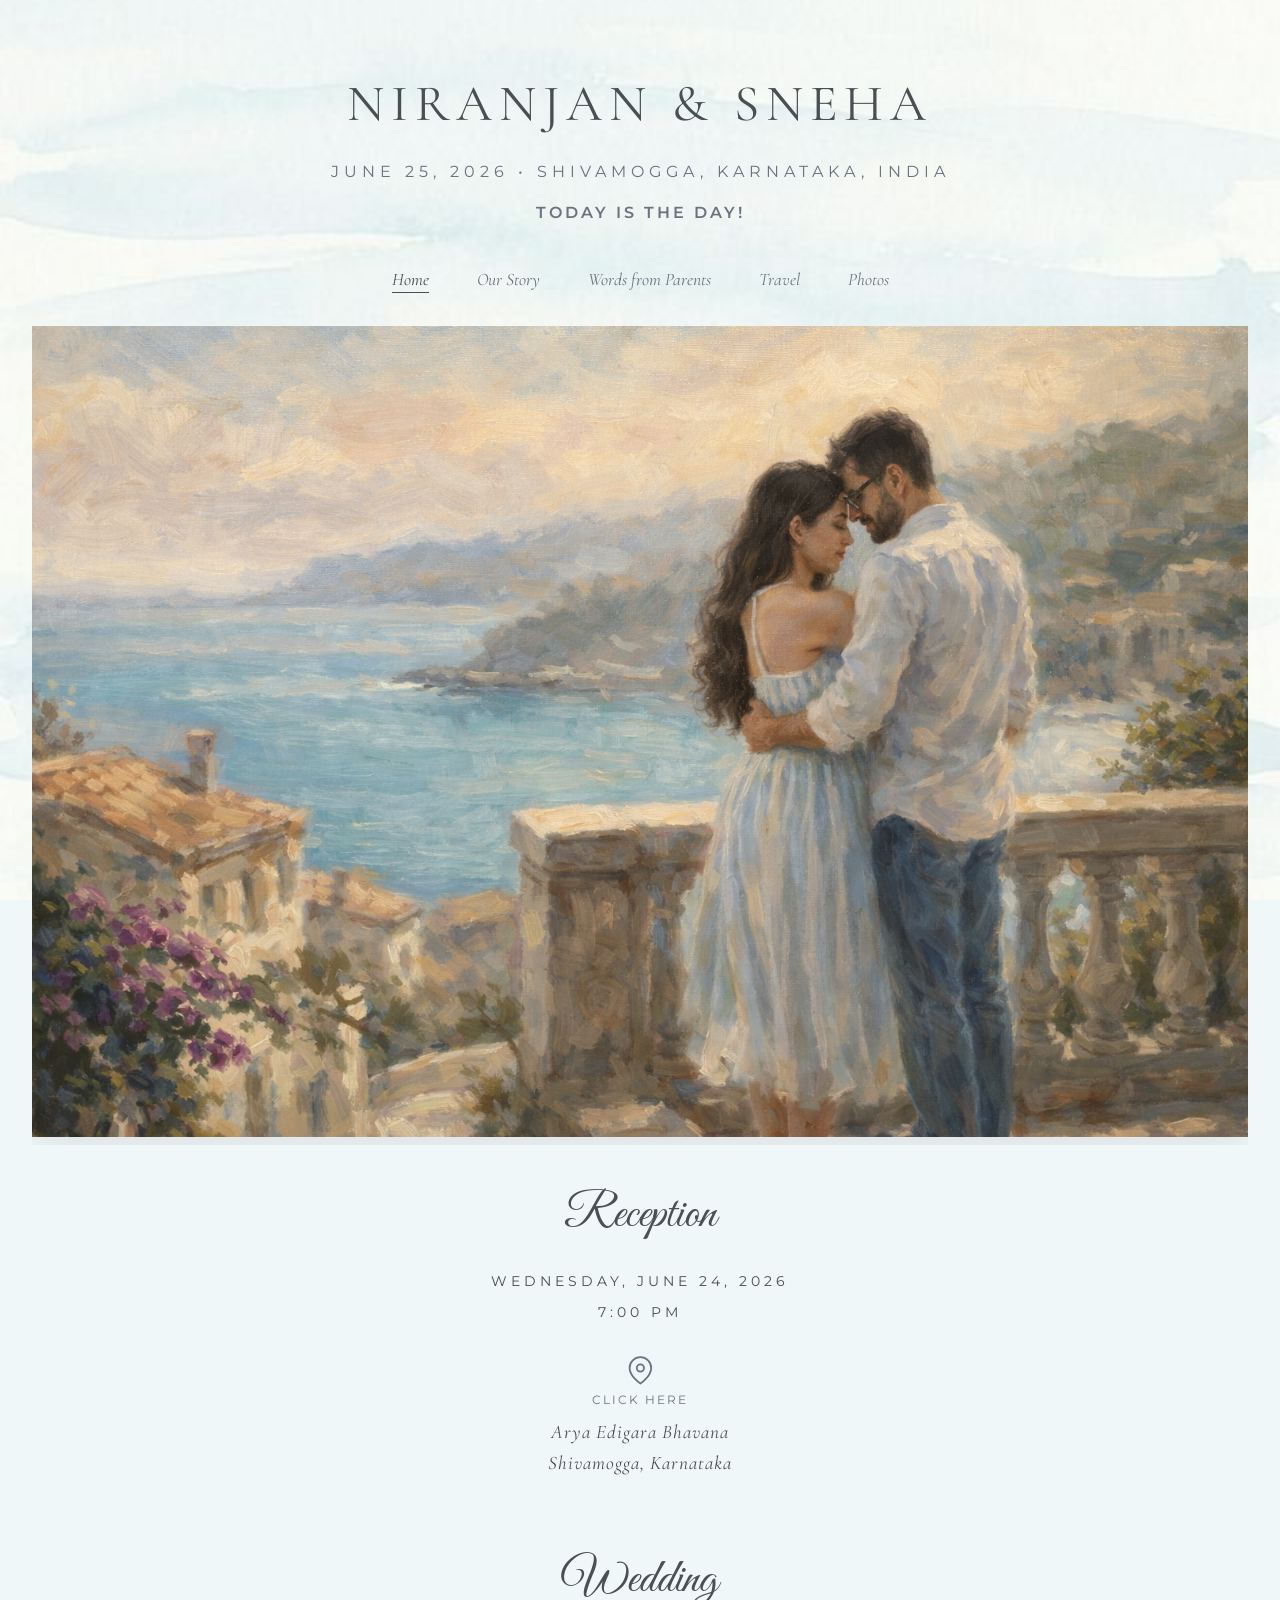
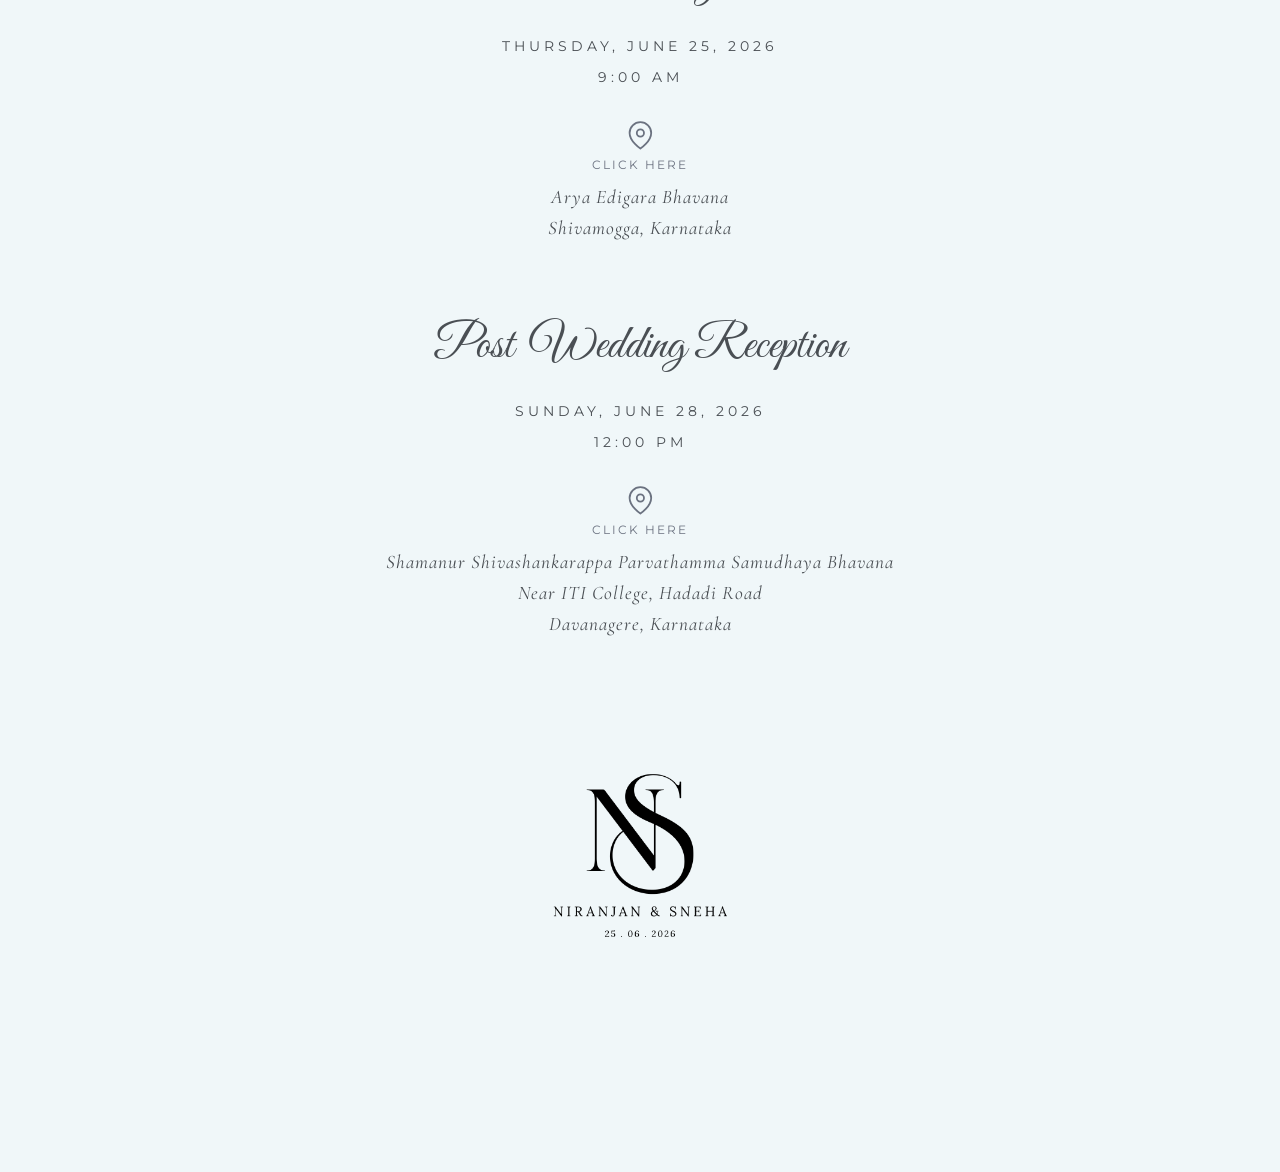
==== index.html @ 915a5b7e "Add files via upload" ====
<!DOCTYPE html>
<html lang="en">

<head>
    <meta charset="UTF-8">
    <meta name="viewport" content="width=device-width, initial-scale=1.0">
    <title>Niranjan & Sneha | Wedding</title>
    <meta name="description" content="Wedding website for Niranjan & Sneha">
    <link rel="preconnect" href="https://fonts.googleapis.com">
    <link rel="preconnect" href="https://fonts.gstatic.com" crossorigin>
    <link
        href="https://fonts.googleapis.com/css2?family=Nanum+Myeongjo:wght@400;700;800&family=Cormorant+Garamond:wght@400;500;600&family=Montserrat:wght@300;400;500&family=Great+Vibes&display=swap"
        rel="stylesheet">
    <link rel="stylesheet" href="styles.css">
</head>

<body>
    <div class="mobile-header">
        <button class="hamburger" id="hamburger-btn" aria-label="Toggle Navigation">
            <span class="bar"></span>
            <span class="bar"></span>
            <span class="bar"></span>
        </button>
        <div class="monogram">N&S</div>
    </div>

    <nav class="mobile-nav" id="mobile-nav">
        <ul>
            <li><a href="index.html">Home</a></li>
            <li><a href="our-story.html">Our Story</a></li>
            <li><a href="words-from-parents.html">Words from Parents</a></li>
            <li><a href="travel.html">Travel</a></li>

            <li><a href="photos.html">Photos</a></li>


        </ul>
    </nav>

    <div class="desktop-header">
        <h1 class="desktop-title">NIRANJAN & SNEHA</h1>
        <p class="desktop-subtitle">JUNE 25, 2026 &bull; SHIVAMOGGA, KARNATAKA, INDIA</p>
        <p class="countdown desktop-countdown">CALCULATING DAYS...</p>
        <nav class="desktop-nav">
            <ul>
                <li><a href="index.html" class="active">Home</a></li>
                <li><a href="our-story.html">Our Story</a></li>
                <li><a href="words-from-parents.html">Words from Parents</a></li>
                <li><a href="travel.html">Travel</a></li>

                <li><a href="photos.html">Photos</a></li>


            </ul>
        </nav>
    </div>

    <main>
        <section class="hero-section fade-in">
            <img src="images/hero.png" alt="Niranjan and Sneha" class="hero-image">
        </section>

        <section class="mobile-content fade-in">
            <div class="mobile-only">
                <h1 class="mobile-title">NIRANJAN & SNEHA</h1>
                <p class="mobile-subtitle">JUNE 25, 2026 &bull; SHIVAMOGGA, KARNATAKA, INDIA</p>
                <p class="countdown">CALCULATING DAYS...</p>
            </div>



            <div class="event-details fade-in">
                <h2 class="script-title">Reception</h2>
                <p class="detail-date">WEDNESDAY, JUNE 24, 2026</p>
                <p class="detail-time">7:00 PM</p>
                <a href="https://maps.app.goo.gl/HiBunpNSYCCN8sZ38" target="_blank" rel="noopener noreferrer"
                    class="nav-link" aria-label="Get directions">
                    <svg class="nav-icon" viewBox="0 0 24 24" fill="none" stroke="currentColor" stroke-width="1.5"
                        stroke-linecap="round" stroke-linejoin="round">
                        <path d="M21 10c0 7-9 13-9 13s-9-6-9-13a9 9 0 0 1 18 0z"></path>
                        <circle cx="12" cy="10" r="3"></circle>
                    </svg>
                    <span class="click-text">Click Here</span>
                </a>
                <p class="detail-venue">Arya Edigara Bhavana<br>Shivamogga, Karnataka</p>
            </div>

            <div class="event-details fade-in" style="margin-top: 4rem;">
                <h2 class="script-title">Wedding</h2>
                <p class="detail-date">THURSDAY, JUNE 25, 2026</p>
                <p class="detail-time">9:00 AM</p>
                <a href="https://maps.app.goo.gl/HiBunpNSYCCN8sZ38" target="_blank" rel="noopener noreferrer"
                    class="nav-link" aria-label="Get directions">
                    <svg class="nav-icon" viewBox="0 0 24 24" fill="none" stroke="currentColor" stroke-width="1.5"
                        stroke-linecap="round" stroke-linejoin="round">
                        <path d="M21 10c0 7-9 13-9 13s-9-6-9-13a9 9 0 0 1 18 0z"></path>
                        <circle cx="12" cy="10" r="3"></circle>
                    </svg>
                    <span class="click-text">Click Here</span>
                </a>
                <p class="detail-venue">Arya Edigara Bhavana<br>Shivamogga, Karnataka</p>
            </div>

            <div class="event-details fade-in" style="margin-top: 4rem;">
                <h2 class="script-title">Post &nbsp;Wedding Reception</h2>
                <p class="detail-date">SUNDAY, JUNE 28, 2026</p>
                <p class="detail-time">12:00 PM</p>
                <a href="https://maps.app.goo.gl/VCvndQigoKFn4i6R9" target="_blank" rel="noopener noreferrer"
                    class="nav-link" aria-label="Get directions">
                    <svg class="nav-icon" viewBox="0 0 24 24" fill="none" stroke="currentColor" stroke-width="1.5"
                        stroke-linecap="round" stroke-linejoin="round">
                        <path d="M21 10c0 7-9 13-9 13s-9-6-9-13a9 9 0 0 1 18 0z"></path>
                        <circle cx="12" cy="10" r="3"></circle>
                    </svg>
                    <span class="click-text">Click Here</span>
                </a>
                <p class="detail-venue">Shamanur Shivashankarappa Parvathamma Samudhaya Bhavana<br>Near ITI College,
                    Hadadi Road<br>Davanagere, Karnataka</p>
            </div>

            <div class="footer-section fade-in" style="margin-top: 4rem; text-align: center; padding-bottom: 5rem;">
                <div>
                    <img src="images/monogram.png" alt="N&amp;S Monogram"
                        style="max-width: 90%; max-height: 300px; width: auto; height: auto;">
                </div>
            </div>

        </section>
    </main>



    <script src="script.js"></script>
</body>

</html>
---- styles.css ----
:root {
    --text-color: #4a4f54;
    --text-muted: #6b7280;
    --bg-color: #f0f7f9;
    --border-color: #d1d5db;
    --rsvp-bg: #5a5a5a;
    --rsvp-hover: #404040;
    --font-serif: 'Cormorant Garamond', serif;
    --font-sans: 'Montserrat', sans-serif;
    --font-script: 'Great Vibes', cursive;
    --font-monogram: 'Nanum Myeongjo', serif;
}

* {
    box-sizing: border-box;
    margin: 0;
    padding: 0;
}

body {
    font-family: var(--font-serif);
    color: var(--text-color);
    background-color: var(--bg-color);
    background-image: url('images/background.png');
    background-size: cover;
    background-position: center;
    background-attachment: fixed;
    line-height: 1.6;
    overflow-x: hidden;
}

/* Mobile Header (Hidden on Desktop) */
.mobile-header {
    display: none;
    align-items: center;
    justify-content: center;
    padding: 1.5rem 1rem;
    position: relative;
    background: transparent;
}

.hamburger {
    position: absolute;
    left: 1.5rem;
    background: rgba(255, 255, 255, 0.65);
    backdrop-filter: blur(5px);
    -webkit-backdrop-filter: blur(5px);
    border: none;
    border-radius: 50%;
    width: 48px;
    height: 48px;
    cursor: pointer;
    display: flex;
    flex-direction: column;
    align-items: center;
    justify-content: center;
    gap: 5px;
    box-shadow: 0 4px 15px rgba(0, 0, 0, 0.08);
    z-index: 100;
    animation: attentionPulse 1.2s ease-in-out 5;
}

.hamburger .bar {
    width: 25px;
    height: 2px;
    background-color: var(--text-color);
    transition: 0.3s;
}

.hamburger.open .bar:nth-child(1) {
    transform: translateY(8px) rotate(45deg);
}

.hamburger.open .bar:nth-child(2) {
    opacity: 0;
}

.hamburger.open .bar:nth-child(3) {
    transform: translateY(-8px) rotate(-45deg);
}

.monogram {
    font-family: var(--font-monogram);
    font-size: 2.2rem;
    font-style: normal;
    font-weight: 500;
    letter-spacing: 2px;
}

/* Mobile Nav Overlay */
.mobile-nav {
    position: fixed;
    top: 0;
    left: -100%;
    width: 80%;
    max-width: 300px;
    height: 100vh;
    background: rgba(255, 255, 255, 0.95);
    backdrop-filter: blur(10px);
    z-index: 99;
    transition: left 0.4s ease;
    padding-top: 6rem;
    box-shadow: 2px 0 10px rgba(0, 0, 0, 0.1);
}

.mobile-nav.open {
    left: 0;
}

.mobile-nav ul {
    list-style: none;
    padding: 0 2rem;
}

.mobile-nav ul li {
    margin-bottom: 2rem;
}

.mobile-nav ul li a {
    text-decoration: none;
    color: var(--text-color);
    font-family: var(--font-sans);
    font-size: 0.85rem;
    letter-spacing: 3px;
    text-transform: uppercase;
    transition: color 0.3s;
}

.mobile-nav ul li a:hover {
    color: #000;
}

/* Desktop Header */
.desktop-header {
    text-align: center;
    padding: 4rem 1rem 2rem;
}

.desktop-title {
    font-size: 3.2rem;
    font-weight: 400;
    letter-spacing: 7px;
    margin-bottom: 0.8rem;
    color: var(--text-color);
}

.desktop-subtitle {
    font-family: var(--font-sans);
    font-size: 1rem;
    letter-spacing: 5px;
    color: var(--text-muted);
    margin-bottom: 1rem;
}

.desktop-nav ul {
    list-style: none;
    display: flex;
    justify-content: center;
    flex-wrap: wrap;
    gap: 3rem;
}

.desktop-nav a {
    text-decoration: none;
    color: var(--text-muted);
    font-style: italic;
    font-size: 1.1rem;
    position: relative;
    padding-bottom: 3px;
    transition: color 0.3s;
}

.desktop-nav a:hover,
.desktop-nav a.active {
    color: var(--text-color);
}

.desktop-nav a.active::after {
    content: '';
    position: absolute;
    bottom: 0;
    left: 0;
    width: 100%;
    height: 1px;
    background-color: var(--text-color);
}

/* Main Content */
main {
    max-width: 1400px;
    margin: 0 auto;
    padding: 0 2rem 5rem;
}

.hero-section {
    width: 100%;
    overflow: hidden;
}

.hero-image {
    width: 100%;
    height: auto;
    object-fit: cover;
    box-shadow: 0 15px 40px rgba(0, 0, 0, 0.08);
}

.mobile-content {
    display: block;
    /* now visible on desktop */
    text-align: center;
    margin-top: 1.5rem;
}

.mobile-only {
    display: none;
    /* hide titles on desktop */
}

.mobile-title {
    font-size: 2.5rem;
    font-weight: 400;
    letter-spacing: 6px;
    margin-top: 1.5rem;
}

.mobile-subtitle {
    font-family: var(--font-sans);
    font-size: 0.95rem;
    letter-spacing: 4px;
    margin-top: 1rem;
    margin-bottom: 0.8rem;
    color: var(--text-muted);
}

.countdown {
    font-family: var(--font-sans);
    font-size: 1rem;
    font-weight: 600;
    letter-spacing: 3px;
    color: var(--text-muted);
    margin-bottom: 2.5rem;
}

.separator {
    border: none;
    border-top: 1px solid var(--text-color);
    width: 250px;
    margin: 1.5rem auto;
    opacity: 0.3;
}

.event-date,
.event-location {
    font-family: var(--font-sans);
    font-size: 1.1rem;
    letter-spacing: 5px;
    margin: 1rem 0;
    line-height: 2;
    color: var(--text-muted);
}

.btn-rsvp {
    display: inline-block;
    background-color: var(--rsvp-bg);
    color: #fff;
    text-decoration: none;
    font-family: var(--font-sans);
    font-size: 0.85rem;
    letter-spacing: 4px;
    padding: 1rem 3rem;
    margin: 3rem 0;
    transition: background-color 0.3s, transform 0.2s, box-shadow 0.3s;
    border-radius: 2px;
}

.btn-rsvp:hover {
    background-color: var(--rsvp-hover);
    transform: translateY(-2px);
    box-shadow: 0 10px 20px rgba(0, 0, 0, 0.1);
}

.event-details {
    margin-top: 2rem;
}

.script-title {
    font-family: var(--font-script);
    font-size: 3rem;
    font-weight: 400;
    margin-bottom: 1rem;
    color: var(--text-color);
}

.detail-date,
.detail-time {
    font-family: var(--font-sans);
    font-size: 0.9rem;
    letter-spacing: 4px;
    margin-bottom: 0.5rem;
    color: var(--text-color);
}

.split-details {
    display: flex;
    justify-content: center;
    align-items: center;
    gap: 3rem;
    margin: 4rem auto 5rem;
    font-family: var(--font-sans);
    font-size: 2.2rem;
    letter-spacing: 4px;
    line-height: 1.4;
    color: var(--text-color);
}

.split-left {
    text-align: right;
}

.split-right {
    text-align: left;
}

.split-divider {
    width: 1px;
    height: 130px;
    background-color: var(--text-color);
    opacity: 0.4;
}

.detail-venue {
    font-family: var(--font-serif);
    font-size: 1.2rem;
    font-style: italic;
    color: var(--text-color);
    line-height: 1.6;
    letter-spacing: 1px;
    margin-top: 0.5rem;
}

.nav-link {
    display: inline-flex;
    flex-direction: column;
    align-items: center;
    margin-top: 1.5rem;
    text-decoration: none;
}

.click-text {
    font-family: var(--font-sans);
    font-size: 0.75rem;
    letter-spacing: 2px;
    color: var(--text-muted);
    margin-top: 0.3rem;
    text-transform: uppercase;
    transition: color 0.3s;
}

.nav-link:hover .click-text {
    color: var(--text-color);
}

.nav-icon {
    width: 1.8rem;
    height: 1.8rem;
    color: var(--text-muted);
    transition: transform 0.3s, color 0.3s;
}

.nav-link:hover .nav-icon {
    transform: translateY(-3px);
    color: var(--text-color);
}

/* Media Queries for Mobile/Tablet */
@media screen and (max-width: 900px) {
    .desktop-header {
        display: none;
    }

    .mobile-header {
        display: flex;
    }

    main {
        padding: 0;
    }

    .hero-image {
        border-radius: 0;
        box-shadow: none;
        max-height: auto;
    }

    .mobile-content {
        display: block;
        padding: 0 1.5rem;
    }

    .mobile-only {
        display: block;
    }

    .split-details {
        font-size: 1.8rem;
        gap: 1.5rem;
        margin: 3rem auto;
    }

    .split-divider {
        height: 100px;
    }
}


.story-section {
    max-width: 900px;
    margin: 3rem auto;
    padding: 0 1.5rem;
}

.story-paragraph {
    font-family: var(--font-serif);
    font-size: 1.3rem;
    font-style: italic;
    line-height: 1.8;
    color: var(--text-color);
    margin-bottom: 2rem;
    font-weight: 500;
}

/* Animations */
.fade-in {
    opacity: 0;
    transform: translateY(20px);
    transition: opacity 0.8s ease-out, transform 0.8s ease-out;
}

.fade-in.visible {
    opacity: 1;
    transform: translateY(0);
}

@keyframes attentionPulse {
    0% {
        transform: scale(1);
    }

    50% {
        transform: scale(1.15);
    }

    100% {
        transform: scale(1);
    }
}
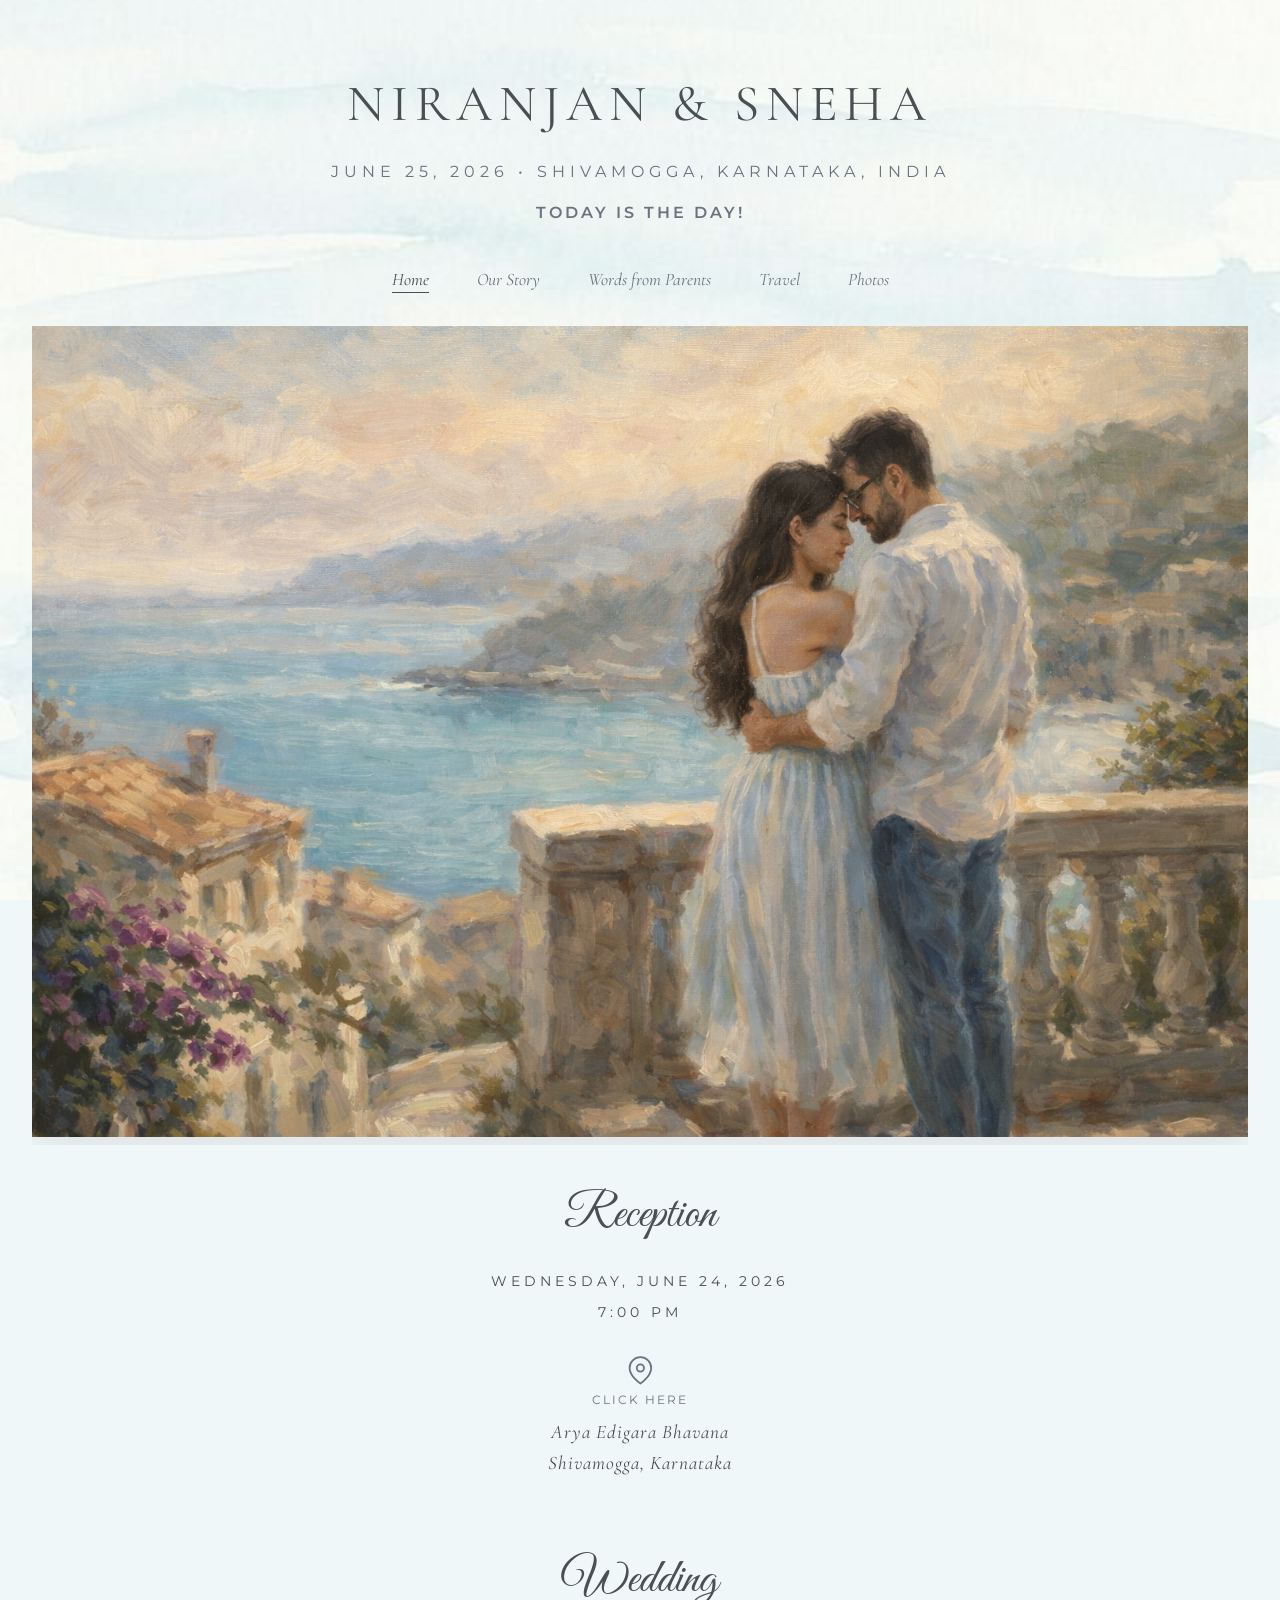
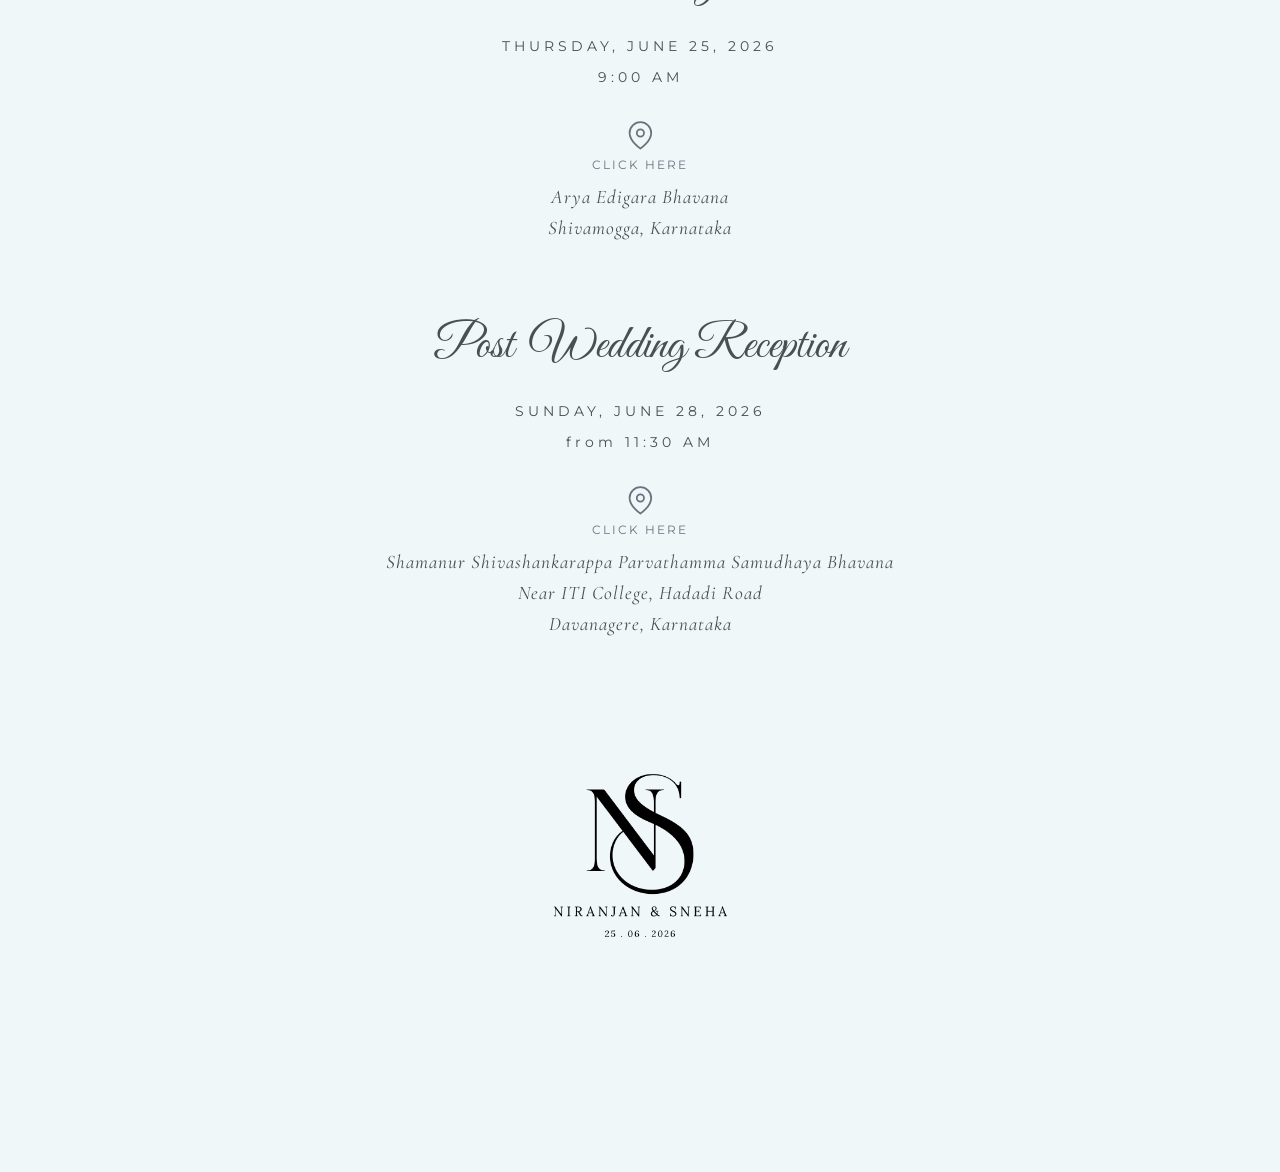
==== commit 53dbfe6b: "Updated wedding website pages" ====
--- a/index.html
+++ b/index.html
@@ -16,12 +16,13 @@
 
 <body>
     <div class="mobile-header">
-        <button class="hamburger" id="hamburger-btn" aria-label="Toggle Navigation">
-            <span class="bar"></span>
-            <span class="bar"></span>
-            <span class="bar"></span>
-        </button>
-        <div class="monogram">N&S</div>
+        <div style="display: flex; flex-direction: column; align-items: center;">
+            <div class="monogram">N&S</div>
+            <button class="centered-menu-btn" id="hamburger-btn" aria-label="Toggle Navigation">
+                <span class="btn-text-menu">MENU <span style="opacity: 0.5;">|</span> TAP</span>
+                <span class="btn-text-close">CLOSE &#10005;</span>
+            </button>
+        </div>
     </div>
 
     <nav class="mobile-nav" id="mobile-nav">
@@ -104,7 +105,7 @@
             <div class="event-details fade-in" style="margin-top: 4rem;">
                 <h2 class="script-title">Post &nbsp;Wedding Reception</h2>
                 <p class="detail-date">SUNDAY, JUNE 28, 2026</p>
-                <p class="detail-time">12:00 PM</p>
+                <p class="detail-time">from 11:30 AM</p>
                 <a href="https://maps.app.goo.gl/VCvndQigoKFn4i6R9" target="_blank" rel="noopener noreferrer"
                     class="nav-link" aria-label="Get directions">
                     <svg class="nav-icon" viewBox="0 0 24 24" fill="none" stroke="currentColor" stroke-width="1.5"
--- a/styles.css
+++ b/styles.css
@@ -37,47 +37,10 @@
     padding: 1.5rem 1rem;
     position: relative;
     background: transparent;
-}
-
-.hamburger {
-    position: absolute;
-    left: 1.5rem;
-    background: rgba(255, 255, 255, 0.65);
-    backdrop-filter: blur(5px);
-    -webkit-backdrop-filter: blur(5px);
-    border: none;
-    border-radius: 50%;
-    width: 48px;
-    height: 48px;
-    cursor: pointer;
-    display: flex;
-    flex-direction: column;
-    align-items: center;
-    justify-content: center;
-    gap: 5px;
-    box-shadow: 0 4px 15px rgba(0, 0, 0, 0.08);
     z-index: 100;
-    animation: attentionPulse 1.2s ease-in-out 5;
-}
-
-.hamburger .bar {
-    width: 25px;
-    height: 2px;
-    background-color: var(--text-color);
-    transition: 0.3s;
-}
-
-.hamburger.open .bar:nth-child(1) {
-    transform: translateY(8px) rotate(45deg);
-}
-
-.hamburger.open .bar:nth-child(2) {
-    opacity: 0;
-}
-
-.hamburger.open .bar:nth-child(3) {
-    transform: translateY(-8px) rotate(-45deg);
-}
+}
+
+
 
 .monogram {
     font-family: var(--font-monogram);
@@ -91,43 +54,82 @@
 .mobile-nav {
     position: fixed;
     top: 0;
-    left: -100%;
-    width: 80%;
-    max-width: 300px;
+    left: 0;
+    width: 100%;
     height: 100vh;
-    background: rgba(255, 255, 255, 0.95);
+    background: rgba(255, 255, 255, 0.98);
     backdrop-filter: blur(10px);
+    -webkit-backdrop-filter: blur(10px);
     z-index: 99;
-    transition: left 0.4s ease;
-    padding-top: 6rem;
-    box-shadow: 2px 0 10px rgba(0, 0, 0, 0.1);
+    opacity: 0;
+    visibility: hidden;
+    transition: opacity 0.4s ease, visibility 0.4s ease;
+    display: flex;
+    flex-direction: column;
+    align-items: center;
+    justify-content: center;
 }
 
 .mobile-nav.open {
-    left: 0;
+    opacity: 1;
+    visibility: visible;
 }
 
 .mobile-nav ul {
     list-style: none;
-    padding: 0 2rem;
+    padding: 0;
+    text-align: center;
 }
 
 .mobile-nav ul li {
-    margin-bottom: 2rem;
+    margin-bottom: 2.5rem;
 }
 
 .mobile-nav ul li a {
     text-decoration: none;
     color: var(--text-color);
-    font-family: var(--font-sans);
-    font-size: 0.85rem;
+    font-family: var(--font-serif);
+    font-size: 1.8rem;
+    font-style: italic;
+    font-weight: 500;
     letter-spacing: 3px;
-    text-transform: uppercase;
     transition: color 0.3s;
 }
 
 .mobile-nav ul li a:hover {
     color: #000;
+}
+
+.centered-menu-btn {
+    background: none;
+    border: 1px solid rgba(0, 0, 0, 0.15);
+    border-radius: 20px;
+    font-family: var(--font-sans);
+    font-size: 0.65rem;
+    font-weight: 600;
+    letter-spacing: 3px;
+    color: var(--text-color);
+    cursor: pointer;
+    margin-top: 10px;
+    padding: 8px 18px;
+    transition: 0.3s;
+    animation: attentionPulse 1.2s ease-in-out 10;
+}
+
+.centered-menu-btn:active {
+    background: rgba(0, 0, 0, 0.04);
+}
+
+.centered-menu-btn .btn-text-close {
+    display: none;
+}
+
+.centered-menu-btn.open .btn-text-menu {
+    display: none;
+}
+
+.centered-menu-btn.open .btn-text-close {
+    display: inline;
 }
 
 /* Desktop Header */
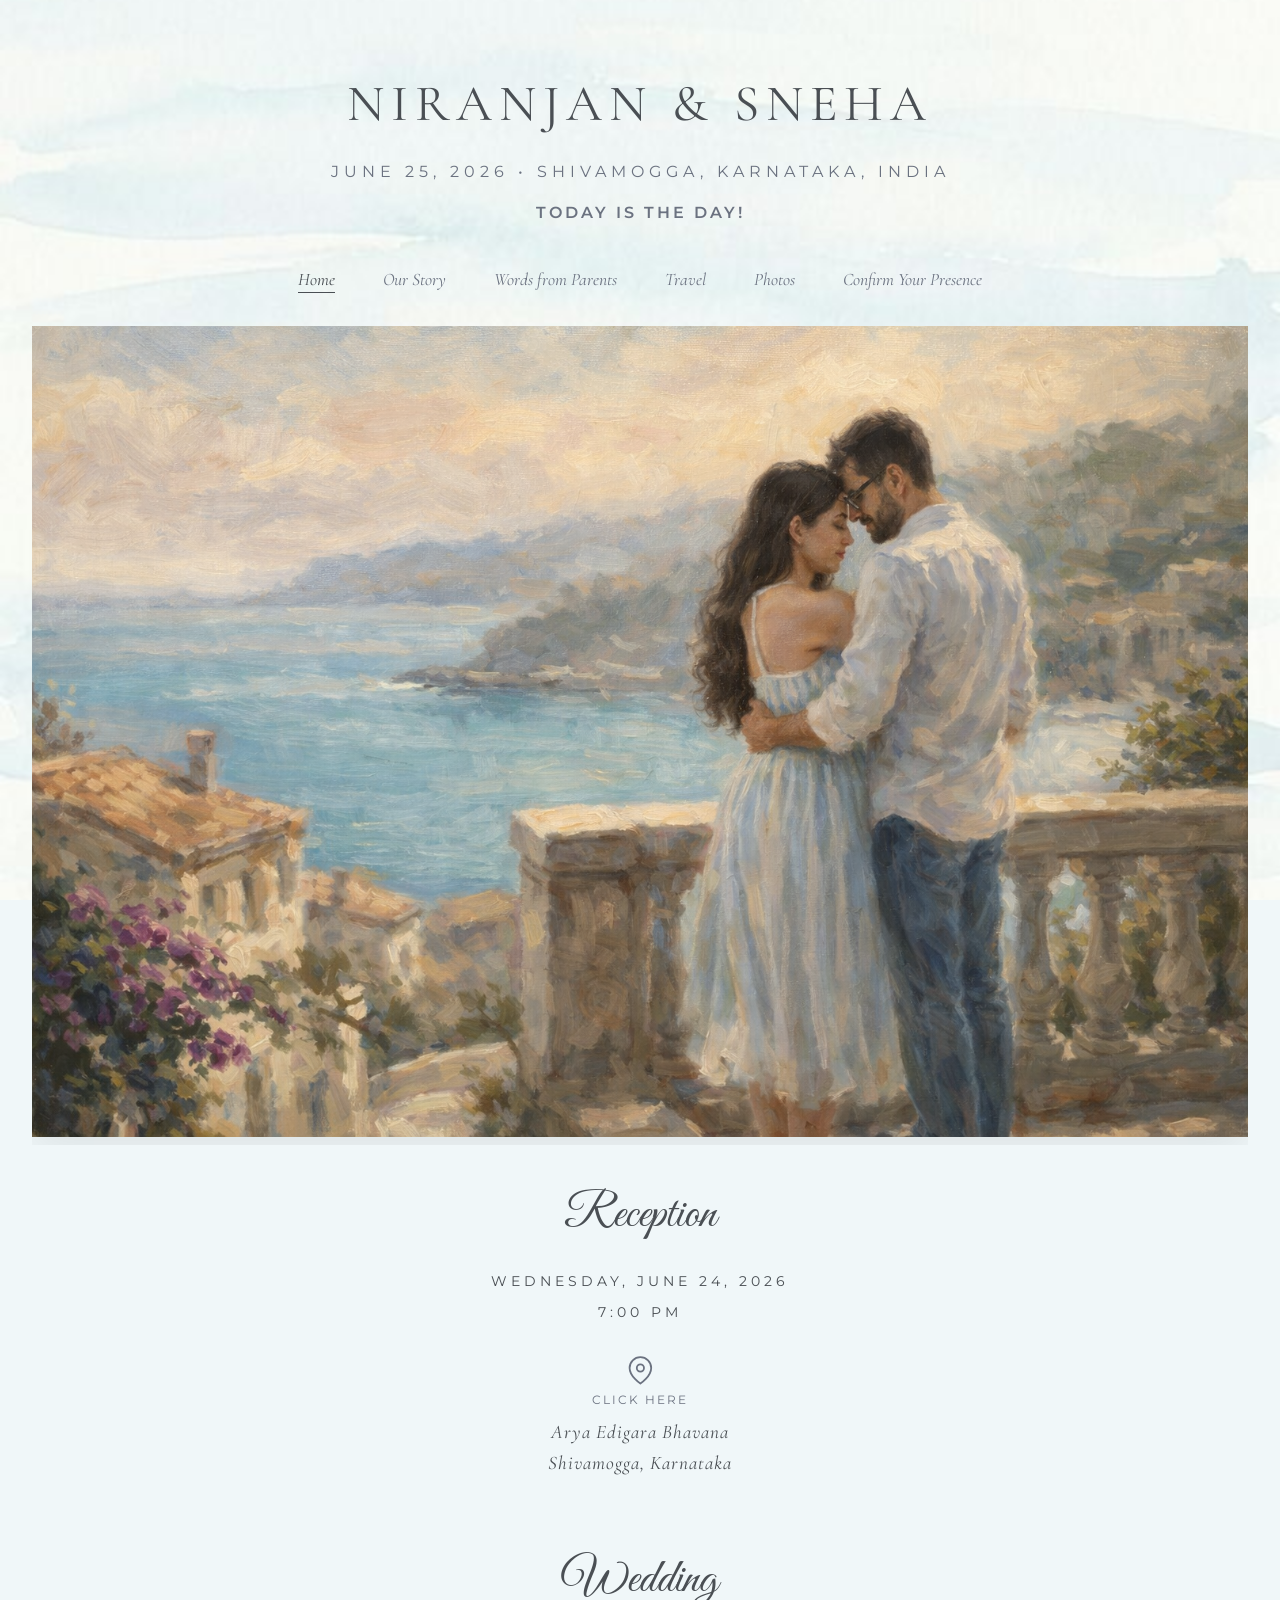
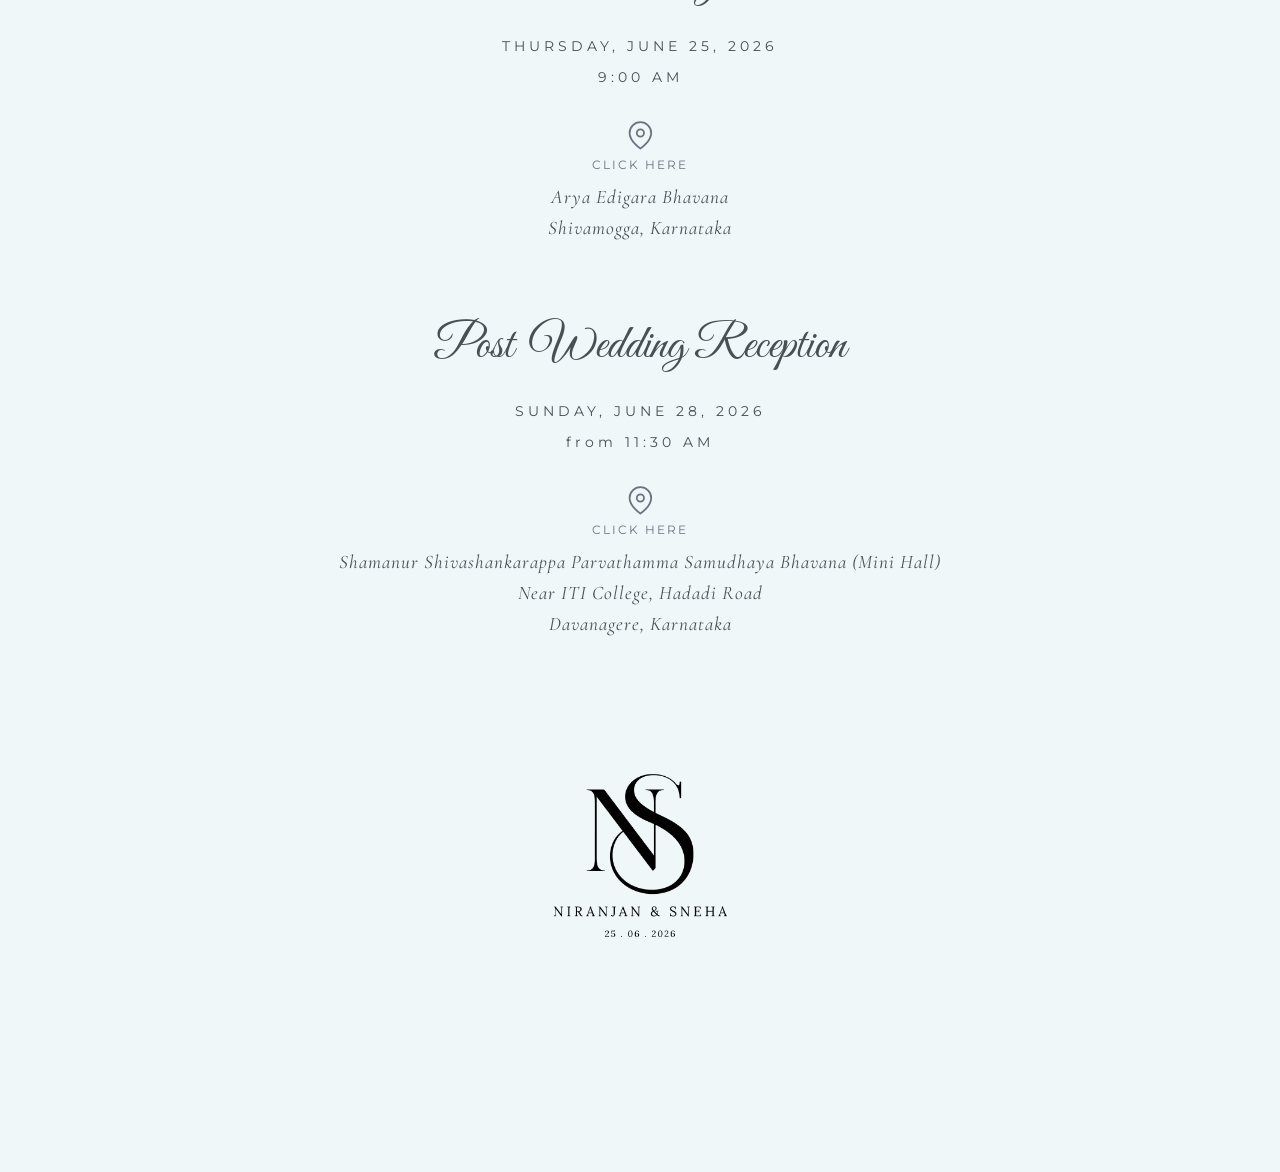
==== commit c49b666e: "Updated wedding invitation pages" ====
--- a/index.html
+++ b/index.html
@@ -33,6 +33,7 @@
             <li><a href="travel.html">Travel</a></li>
 
             <li><a href="photos.html">Photos</a></li>
+            <li><a href="rsvp.html">Confirm Your Presence</a></li>
 
 
         </ul>
@@ -50,6 +51,7 @@
                 <li><a href="travel.html">Travel</a></li>
 
                 <li><a href="photos.html">Photos</a></li>
+                <li><a href="rsvp.html">Confirm Your Presence</a></li>
 
 
             </ul>
@@ -115,8 +117,8 @@
                     </svg>
                     <span class="click-text">Click Here</span>
                 </a>
-                <p class="detail-venue">Shamanur Shivashankarappa Parvathamma Samudhaya Bhavana<br>Near ITI College,
-                    Hadadi Road<br>Davanagere, Karnataka</p>
+                <p class="detail-venue">Shamanur Shivashankarappa Parvathamma Samudhaya Bhavana (Mini Hall)<br>Near ITI
+                    College, Hadadi Road<br>Davanagere, Karnataka</p>
             </div>
 
             <div class="footer-section fade-in" style="margin-top: 4rem; text-align: center; padding-bottom: 5rem;">
--- a/styles.css
+++ b/styles.css
@@ -67,7 +67,8 @@
     display: flex;
     flex-direction: column;
     align-items: center;
-    justify-content: center;
+    justify-content: flex-start;
+    padding-top: 10rem;
 }
 
 .mobile-nav.open {
@@ -90,7 +91,7 @@
     color: var(--text-color);
     font-family: var(--font-serif);
     font-size: 1.8rem;
-    font-style: italic;
+    font-style: normal;
     font-weight: 500;
     letter-spacing: 3px;
     transition: color 0.3s;
